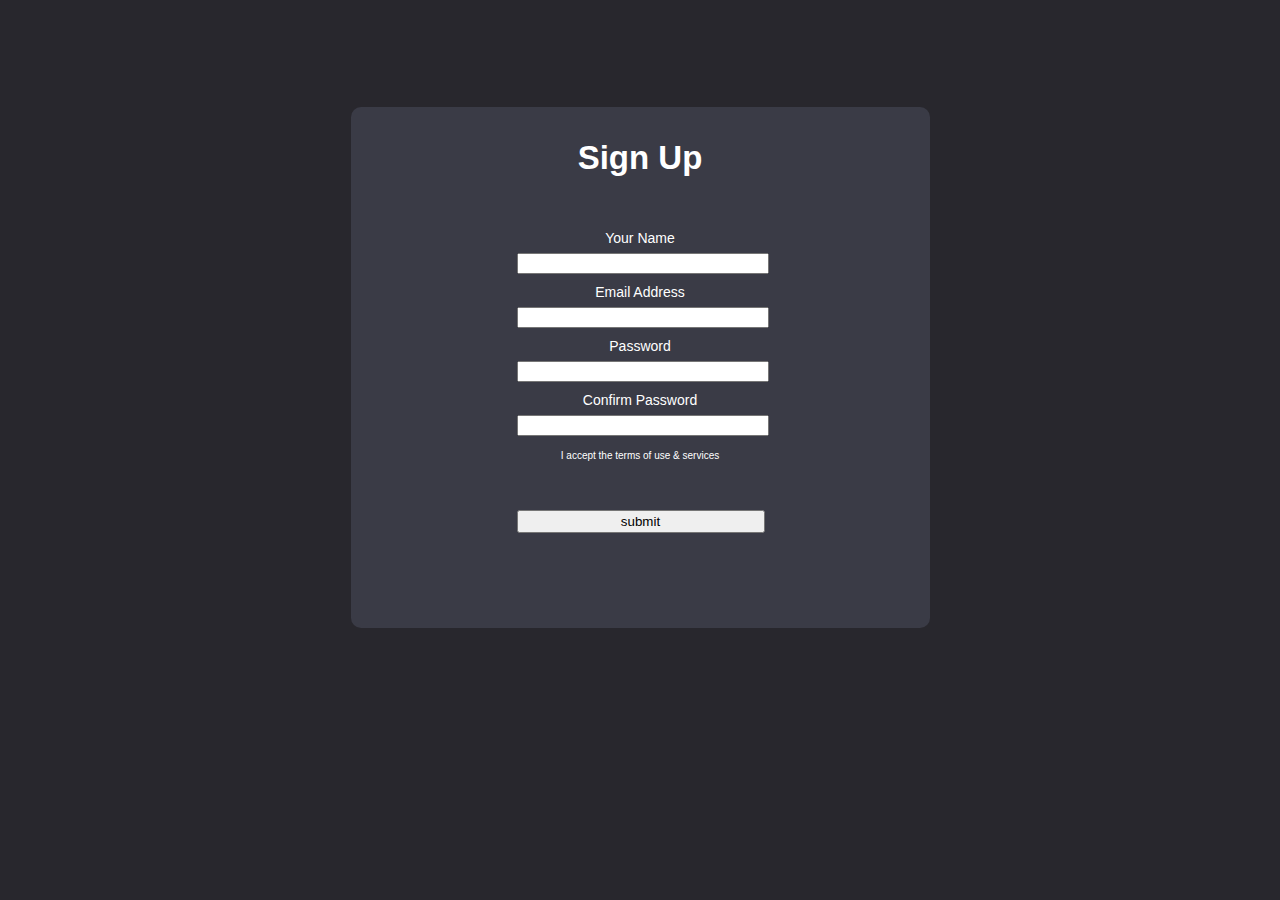
==== index.html @ e35ec989 "Add files via upload" ====
<!DOCTYPE html>
<html>
<head>
	<title>assaignment 2</title>
	<link rel="stylesheet" type="text/css" href="style.css">
</head>
<body>
	<div class="form-box">
		<h2>Sign Up</h2>
		<!-- <div class="gap"></div> -->
		<form>
			<label>Your Name</label>
			<input type="text" name="">

			<label>Email Address</label>
			<input type="email" name="">

			<label>Password</label>
			<input type="password" name="">


			<label>Confirm Password</label>
			<input type="password" name="">
            <!-- <input type="checkbox" name="" class="ck"> -->
			<label class="lb">I accept the terms of use & services</label>
			<input type="submit" name="" value="submit" class="submit-btn">
		</form>
		
	</div>

</body>
</html>
---- style.css ----
*{
	margin: 0;
	padding: o;
}
body{
	background-color:#28272d;


}
.form-box {
    width: 579px;
    height: 521px;
    background: #3a3b46;
    margin: auto;
    margin-top: 107px;
    border-radius: 10px;
    color: white;
    font-size: 22px;
    text-align: center;
}
h2 {
    padding-top: 32px;
    font-family: sans-serif;
}
.gap {
    margin: 0 auto;
    background-color: #f3eeee;
    width: 154px;
    height: 1px;
    margin-top: 7px;
}
.form-box form input {
    margin: 5px 166px;
    paddo: 0 1px;
    width: 244px;
}
.form-box form {
    font-size: 20px;
    margin-top: 48px;
}
label {
    font-size: 14px;
        font-family: sans-serif;
}
form input.submit-btn {
    margin-top: 46px;
    padding: 2px;
        width: 248px;
}
input.ck {
    width: 13px !important;
}
label.lb {
    font-size: 10px;
    
}
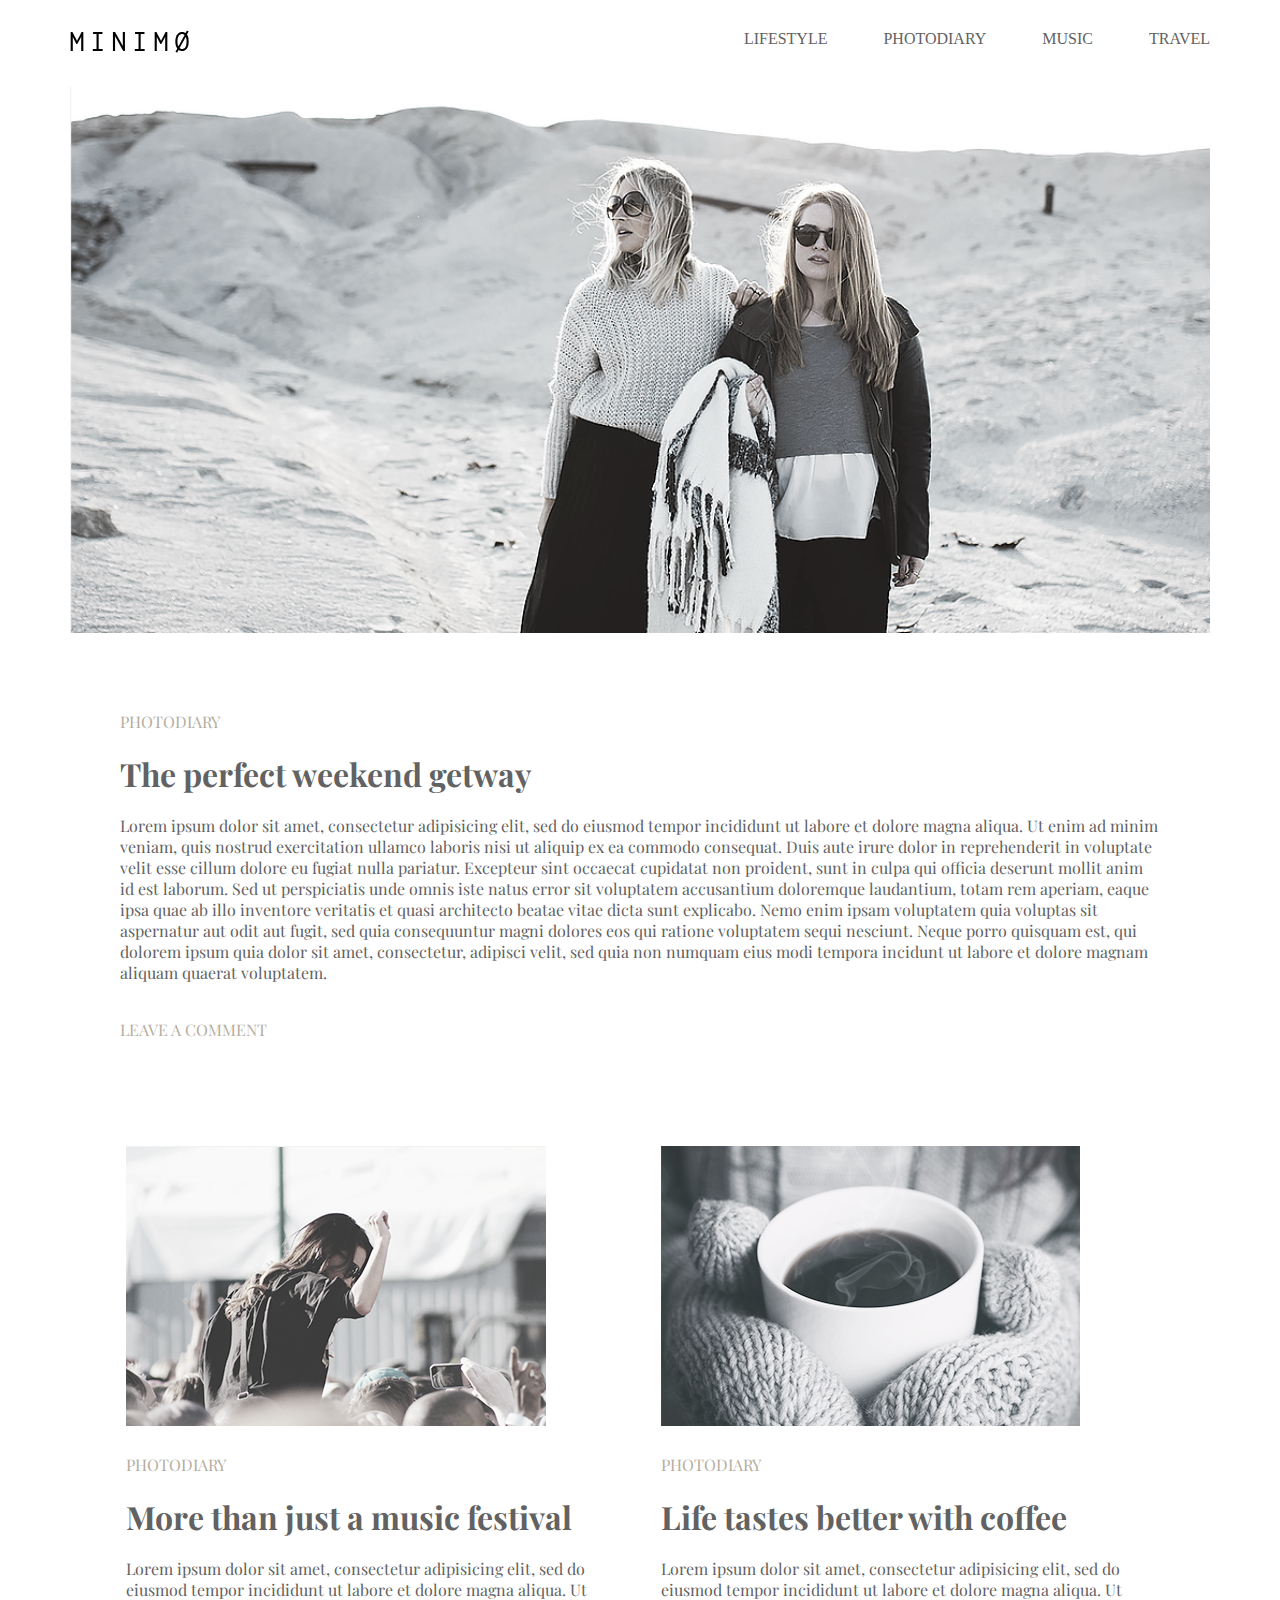
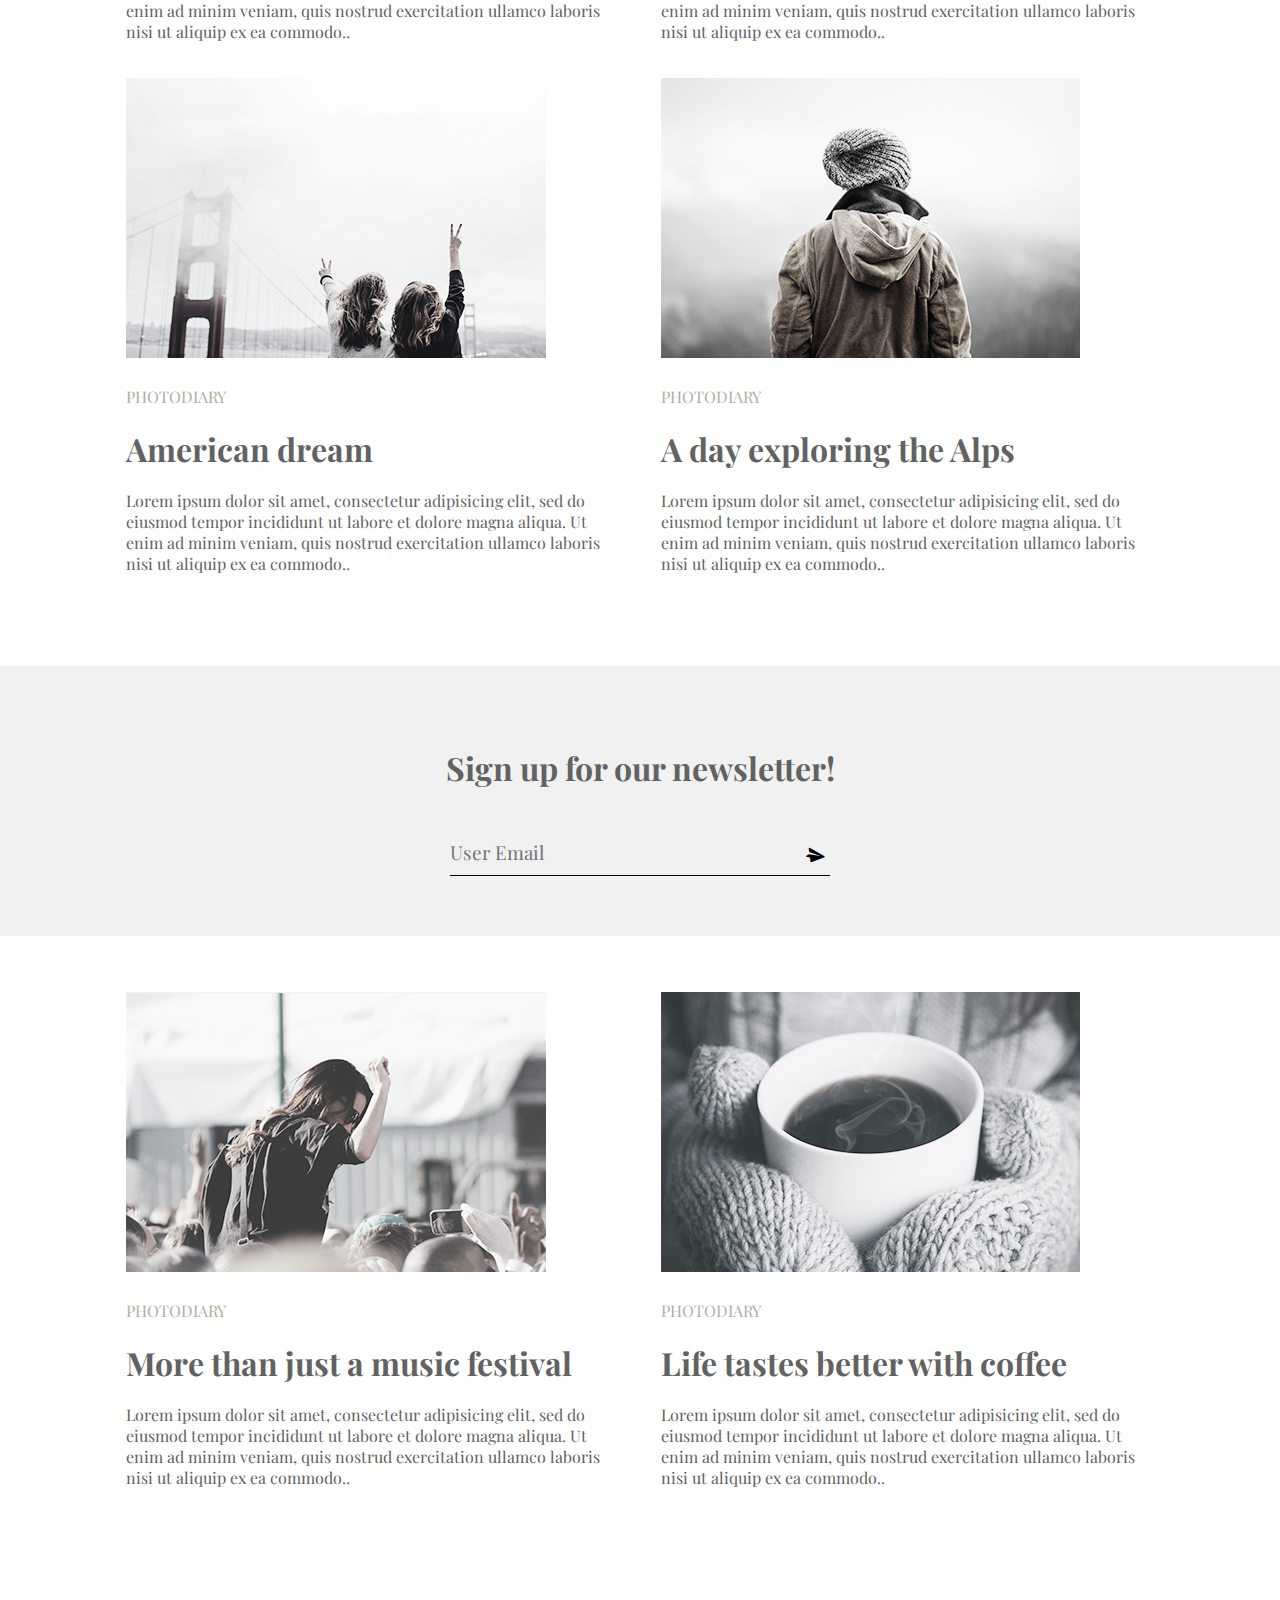
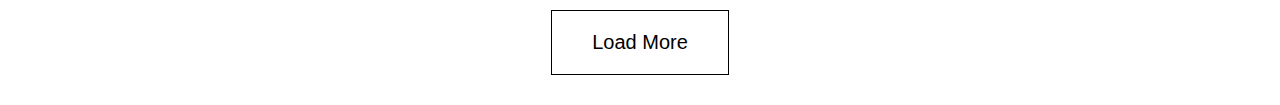
==== commit 4bccbab5: "Add files via upload" ====
--- a/index.html
+++ b/index.html
@@ -1,32 +1,178 @@
 <!DOCTYPE html>
 <html>
 <head>
-	<title>assaignment 2</title>
-	<link rel="stylesheet" type="text/css" href="style.css">
+	<title>float</title>
+	<link rel="stylesheet" type="text/css" href="https://stackpath.bootstrapcdn.com/font-awesome/4.7.0/css/font-awesome.min.css">
+	<link rel="stylesheet" type="text/css" href="css/style.css">
+	<link href="https://fonts.googleapis.com/css2?family=Playfair+Display:wght@400;500;600;800;900&display=swap" rel="stylesheet">
 </head>
 <body>
-	<div class="form-box">
-		<h2>Sign Up</h2>
-		<!-- <div class="gap"></div> -->
-		<form>
-			<label>Your Name</label>
-			<input type="text" name="">
+	<!-- Header section starts from here -->
+	<div class="header">
+		<div class="container">
+			<div class="navebar">
+				<div class="logo">
+					<img src="img/logo.png">
+				</div>
+				<div class="menu">
+					<ul>
+						<li><a href="">Lifestyle</a></li>
+						<li><a href="">Photodiary</a></li>
+						<li><a href="">Music</a></li>
+						<li><a href="">Travel</a></li>
+					</ul>
+				</div>
 
-			<label>Email Address</label>
-			<input type="email" name="">
-
-			<label>Password</label>
-			<input type="password" name="">
+			</div>
+			
+		</div>
+		
+	</div>
+		<!-- Header section ends here -->
 
 
-			<label>Confirm Password</label>
-			<input type="password" name="">
-            <!-- <input type="checkbox" name="" class="ck"> -->
-			<label class="lb">I accept the terms of use & services</label>
-			<input type="submit" name="" value="submit" class="submit-btn">
-		</form>
+	<!-- banner section starts here -->
+	<div class="banner">
+		<div class="container">
+			<div>
+					<img src="img/banner.png" width="100%">
+					<div class="post-content">
+						<p class="catagory">PHOTODIARY</p>
+						<h1 class="title">The perfect weekend getway</h1>
+						<p class="des">Lorem ipsum dolor sit amet, consectetur adipisicing elit, sed do eiusmod tempor incididunt ut labore et dolore magna aliqua. Ut enim ad minim veniam, quis nostrud exercitation ullamco laboris nisi ut aliquip ex ea commodo consequat. Duis aute irure dolor in reprehenderit in voluptate velit esse cillum dolore eu fugiat nulla pariatur. Excepteur sint occaecat cupidatat non proident, sunt in culpa qui officia deserunt mollit anim id est laborum. Sed ut perspiciatis unde omnis iste natus error sit voluptatem accusantium doloremque laudantium, totam rem aperiam, eaque ipsa quae ab illo inventore veritatis et quasi architecto beatae vitae dicta sunt explicabo. Nemo enim ipsam voluptatem quia voluptas sit aspernatur aut odit aut fugit, sed quia consequuntur magni dolores eos qui ratione voluptatem sequi nesciunt. Neque porro quisquam est, qui dolorem ipsum quia dolor sit amet, consectetur, adipisci velit, sed quia non numquam eius modi tempora incidunt ut labore et dolore magnam aliquam quaerat voluptatem.</p>
+						<p class="comment">LEAVE A COMMENT</p>
+					</div>
+			</div>
+			
+		</div>
 		
 	</div>
+	<!-- banner section ends here -->
+
+
+
+<!-- post gallery starts here -->
+<div class="posts">
+	<div class="container">
+		<div class="Gallary">
+			<div class="post-01">
+				<div class="left">
+					<img src="img/post-1.png">
+					    <p class="catagory">PHOTODIARY</p>
+					    <h1 class="title">More than just a music festival</h1>
+					    <p class="des">
+						Lorem ipsum dolor sit amet, consectetur adipisicing elit, sed do eiusmod tempor incididunt ut labore et dolore magna aliqua. Ut enim ad minim veniam, quis nostrud exercitation ullamco laboris nisi ut aliquip ex ea commodo..
+					    </p>
+					
+
+				</div>
+				<div class="right">
+					<img src="img/post-2.png">
+					<p class="catagory">PHOTODIARY</p>
+					<h1 class="title">Life tastes better with coffee
+                    </h1>
+					<p class="des">
+						Lorem ipsum dolor sit amet, consectetur adipisicing elit, sed do eiusmod tempor incididunt ut labore et dolore magna aliqua. Ut enim ad minim veniam, quis nostrud exercitation ullamco laboris nisi ut aliquip ex ea commodo..
+					</p>
+
+				</div>
+
+
+				
+			</div>
+
+			<div class="post-01">
+				<div class="left">
+					<img src="img/post-3.png">
+					    <p class="catagory">PHOTODIARY</p>
+					    <h1 class="title">American dream</h1>
+					    <p class="des">
+						Lorem ipsum dolor sit amet, consectetur adipisicing elit, sed do eiusmod tempor incididunt ut labore et dolore magna aliqua. Ut enim ad minim veniam, quis nostrud exercitation ullamco laboris nisi ut aliquip ex ea commodo..
+					    </p>
+					
+
+				</div>
+				<div class="right">
+					<img src="img/post-4.png">
+					<p class="catagory">PHOTODIARY</p>
+					<h1 class="title">A day exploring the Alps</h1>
+					<p class="des">
+						Lorem ipsum dolor sit amet, consectetur adipisicing elit, sed do eiusmod tempor incididunt ut labore et dolore magna aliqua. Ut enim ad minim veniam, quis nostrud exercitation ullamco laboris nisi ut aliquip ex ea commodo..
+					</p>
+
+				</div>
+
+
+				
+			</div>
+		</div>
+		
+	</div>
+	
+</div>
+<!-- post gallery ends here -->
+
+
+
+
+<!-- Subscription form starts here -->
+<div class="subsceiption">
+	<div class="container">
+		<div class="form-body">
+			<h1 class="title">Sign up for our newsletter!</h1>
+			<form>
+				<input type="email" name="" placeholder="User Email">
+				<i class="fa fa-paper-plane" aria-hidden="true"></i>
+			</form>
+			
+		</div>
+		
+	</div>
+	
+</div>
+<!-- Subscription form ends here -->
+
+
+<!-- footer section starts here -->
+<div class="posts">
+	<div class="container">
+		<div class="Gallary">
+			<div class="post-01">
+				<div class="left">
+					<img src="img/post-1.png">
+					    <p class="catagory">PHOTODIARY</p>
+					    <h1 class="title">More than just a music festival</h1>
+					    <p class="des">
+						Lorem ipsum dolor sit amet, consectetur adipisicing elit, sed do eiusmod tempor incididunt ut labore et dolore magna aliqua. Ut enim ad minim veniam, quis nostrud exercitation ullamco laboris nisi ut aliquip ex ea commodo..
+					    </p>
+					
+
+				</div>
+				<div class="right">
+					<img src="img/post-2.png">
+					<p class="catagory">PHOTODIARY</p>
+					<h1 class="title">Life tastes better with coffee
+                    </h1>
+					<p class="des">
+						Lorem ipsum dolor sit amet, consectetur adipisicing elit, sed do eiusmod tempor incididunt ut labore et dolore magna aliqua. Ut enim ad minim veniam, quis nostrud exercitation ullamco laboris nisi ut aliquip ex ea commodo..
+					</p>
+
+				</div>
+            </div>
+        </div>
+        <div class="load-more">
+    	<button>Load More</button>
+    	
+    </div>
+    </div>
+    
+</div>        
+<!-- footer section endss here -->
+
+
+<!-- load more starts here -->
+
+<!-- load more starts here -->
 
 </body>
 </html>--- a/css/style.css
+++ b/css/style.css
@@ -0,0 +1,170 @@
+/*google fonts*/
+@import url('https://fonts.googleapis.com/css2?family=Playfair+Display:wght@400;500;600;700;800;900&display=swap');
+
+
+*{
+margin: 0;
+padding: 0;
+}
+
+body,h1,h2,h3,h4,h5,h6,p,span,input,button{
+    font-family: "Playfair Display" serif;
+}
+  .container {
+    width: 1140px;
+   margin: 0 auto;
+
+}
+
+a,a:hover{
+    text-decoration: none;
+}
+
+/*Header starts here*/
+.header{
+    width: 100%;
+    display: flow-root;
+
+}
+
+.navebar{
+    width: 100%;
+    padding: 30px 0;
+    float: left;
+
+}
+.logo {
+    width: 20%;
+    float: left;
+    text-align: left;
+}
+.menu {
+    width: 80%;
+    float: right;
+    text-align: right;
+}
+.menu ul li {
+    list-style: none;
+    display: inline-block;
+    margin-left: 52px;
+    
+}
+.menu ul li a{
+    text-transform: uppercase;
+    color: #626262;
+
+}
+.menu ul li a:hover {
+    color: black;
+}
+
+
+/*Banner section starts here*/
+.banner{
+    width: 100%;
+    display: flow-root;
+
+}
+.post-content {
+    padding: 50px;
+}
+p.catagory {
+    text-transform: uppercase;
+    color: #b4ad9e;
+    font-family: Playfair Display;
+}
+h1.title {
+    color: #626262;
+    margin: 20px auto;
+    font-family: playfair Display;
+}
+p.des {
+    color: #626262;
+    font-family: playfair Display;
+    margin-bottom: 36px;
+}
+p.comment {
+    color: #b4ad9e;
+    font-family: Playfair Display;
+}
+
+
+
+/*posts gallary*/
+
+
+.posts{
+    width: 100%;
+    display: flow-root;
+}
+.Gallary {
+    padding: 56px;
+     display: flow-root; 
+}
+.post-01 {
+    width: 100%;
+    float: left;
+}
+.left {
+    width: 48%;
+    float: left;
+}
+.right {
+    width: 48%;
+    float: right;
+}
+
+p.catagory {
+    margin-top: 24px;
+}
+
+
+
+/*Subscription form starts here*/
+.subsceiption {
+    width: 100%;
+     background: #f0f0f0f0; 
+    display: flow-root;
+    text-align: center;
+    padding: 60px 0;
+}
+.form-body h1.title {
+    margin-bottom: 40px;
+}
+input[type="email"] {
+    padding: 10px 0;
+    width: 380px;
+    border: none;
+    border-bottom: 1px solid black;
+    background: transparent;
+}
+input[type="email"] {
+    padding: 10px 0;
+    width: 380px;
+    border: none;
+    border-bottom: 1px solid black;
+    background: transparent;
+    text-align: left;
+    font-size: 19px;
+    font-family: Playfair Display;
+}
+form{
+    position: relative;
+}
+form i {
+    position: absolute;
+    top: 17px;
+    left: 736px;
+    transform: rotate(60deg);
+}
+.load-more{
+    text-align: center;
+    margin: 30px 0;
+}
+.load-more button{
+    padding: 20px 40px;
+    background: transparent;
+    border: none;
+    border: 1px solid black;
+    font-size: 20px;
+}